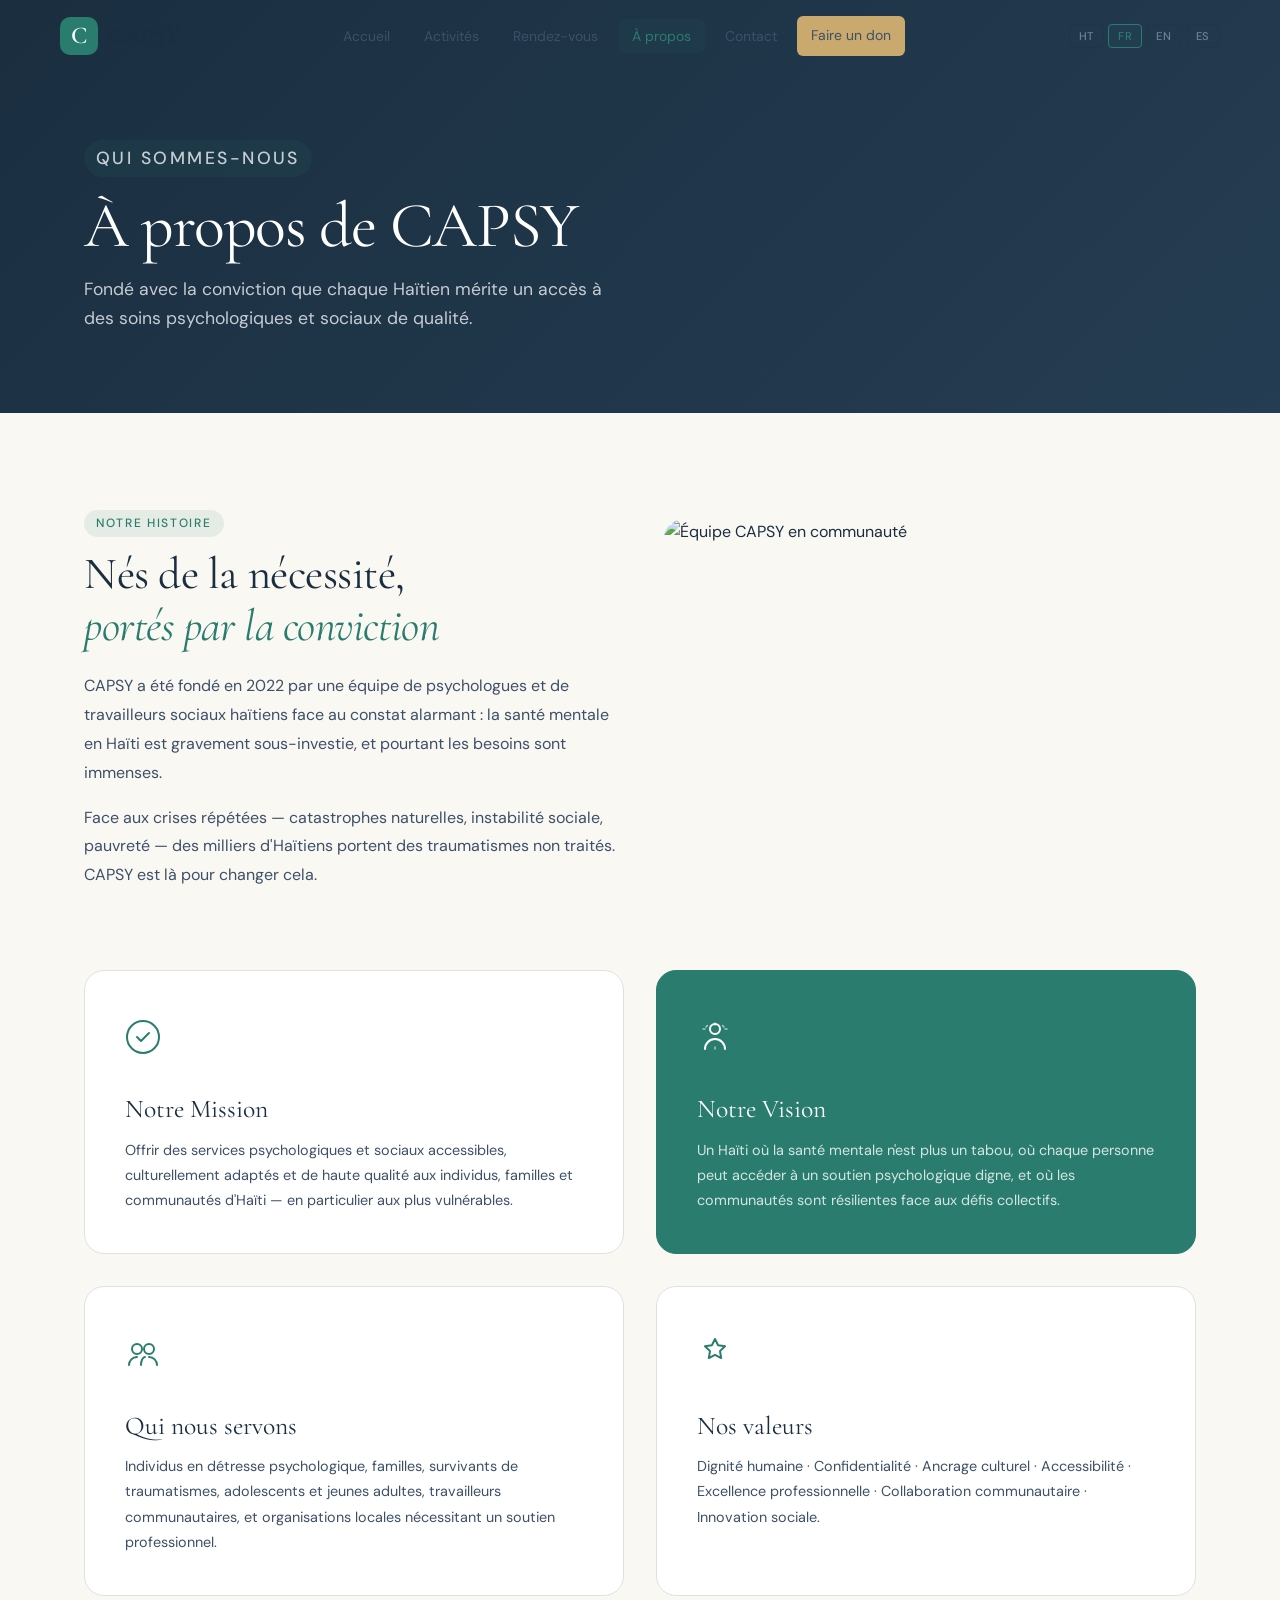
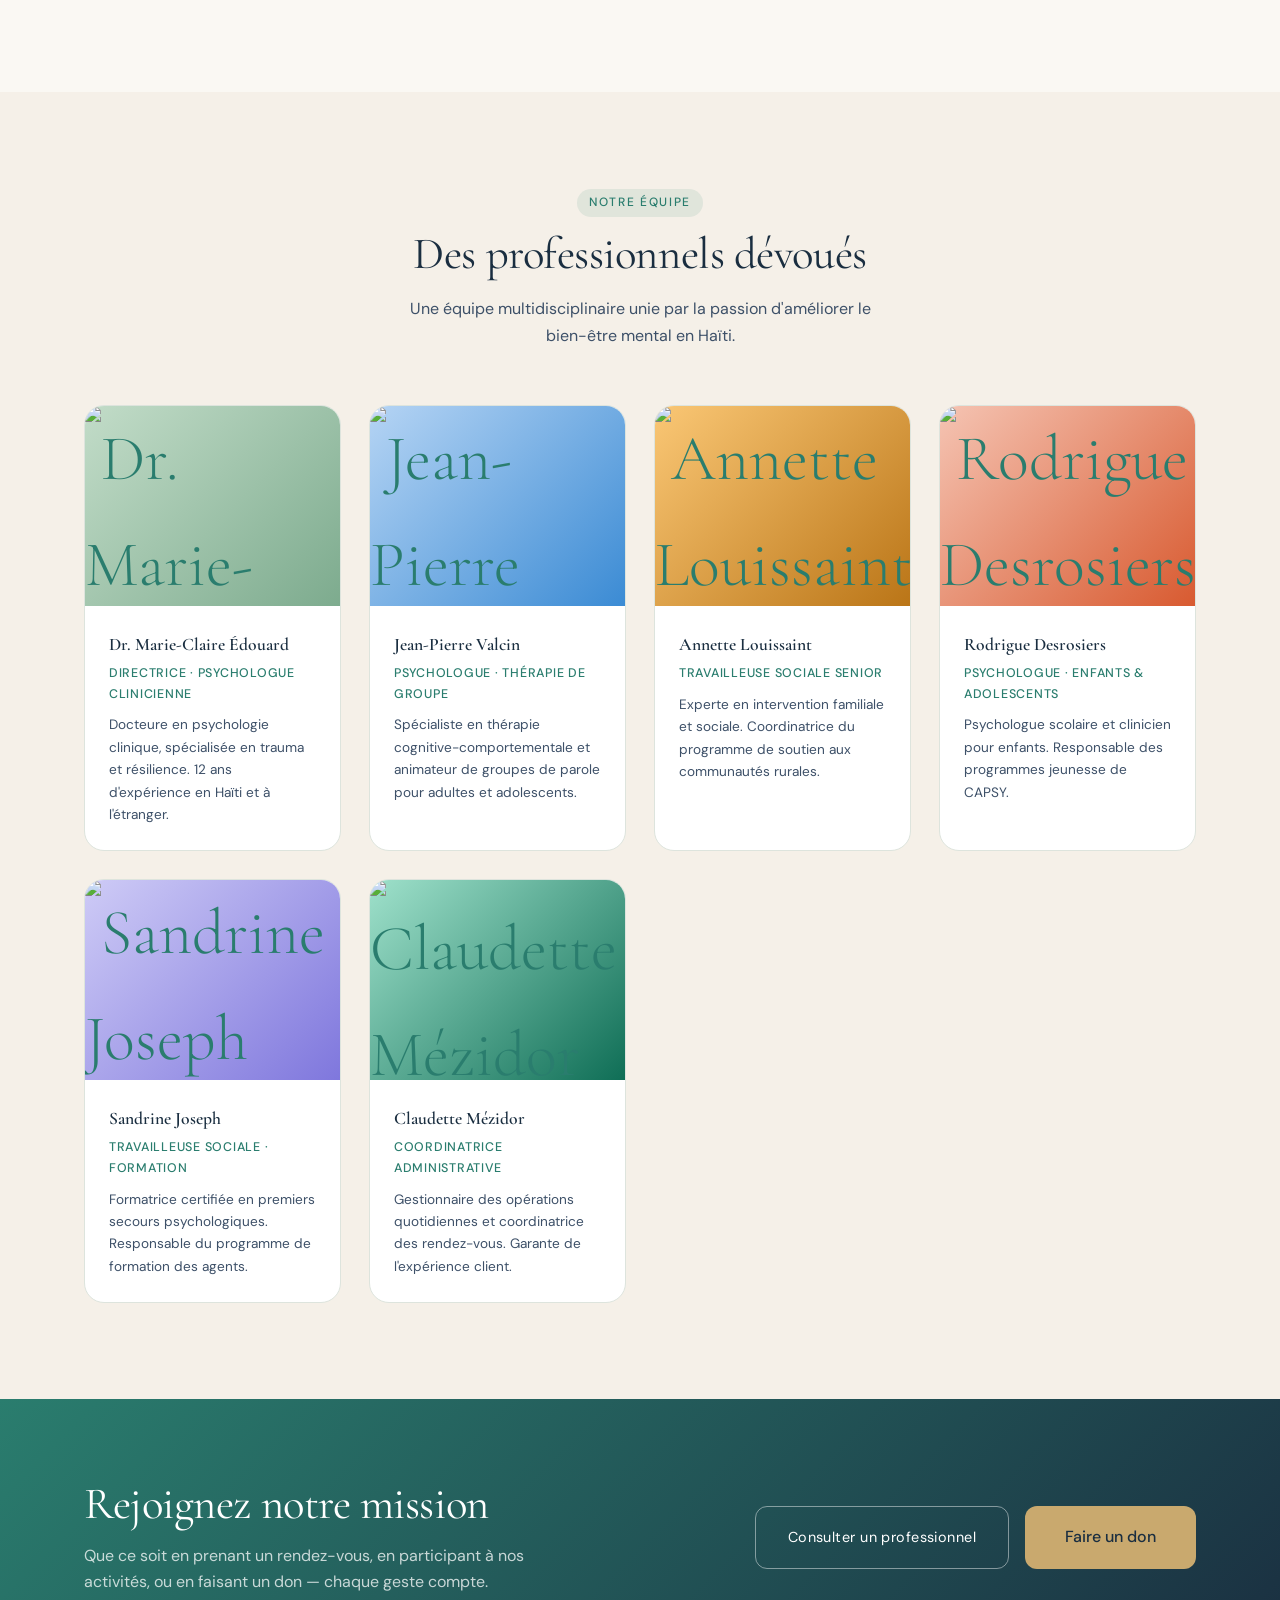
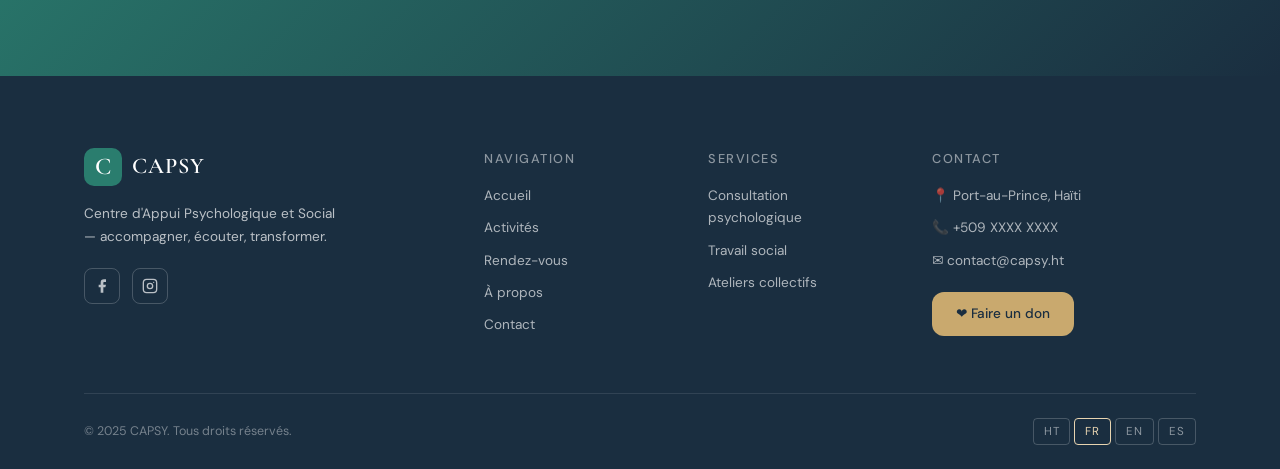
==== about.html @ 82f12406 "Add files via upload" ====
<!DOCTYPE html>
<html lang="fr">
<head>
  <meta charset="UTF-8" />
  <meta name="viewport" content="width=device-width, initial-scale=1.0" />
  <title>À propos – CAPSY</title>
  <link rel="preconnect" href="https://fonts.googleapis.com" />
  <link rel="preconnect" href="https://fonts.gstatic.com" crossorigin />
  <link href="https://fonts.googleapis.com/css2?family=Cormorant+Garamond:ital,wght@0,300;0,400;0,600;1,300;1,400&family=DM+Sans:wght@300;400;500&display=swap" rel="stylesheet" />
  <link rel="stylesheet" href="style.css" />
</head>
<body data-page="about">
  <nav class="navbar scrolled" id="navbar">
    <div class="nav-inner">
      <a href="index.html" class="nav-logo"><span class="logo-mark">C</span><span class="logo-text">CAPSY</span></a>
      <button class="nav-toggle" id="navToggle"><span></span><span></span><span></span></button>
      <ul class="nav-links" id="navLinks">
        <li><a href="index.html" data-i18n="shared.nav.home"></a></li>
        <li><a href="activities.html" data-i18n="shared.nav.activities"></a></li>
        <li><a href="appointments.html" data-i18n="shared.nav.appt"></a></li>
        <li><a href="about.html" class="active" data-i18n="shared.nav.about"></a></li>
        <li><a href="contact.html" data-i18n="shared.nav.contact"></a></li>
        <li><a href="donate.html" class="btn-donate-nav" data-i18n="shared.nav.donate"></a></li>
      </ul>
      <div class="lang-switcher nav-lang">
        <button class="lang-btn" data-lang="ht">HT</button>
        <button class="lang-btn" data-lang="fr">FR</button>
        <button class="lang-btn" data-lang="en">EN</button>
        <button class="lang-btn" data-lang="es">ES</button>
      </div>
    </div>
  </nav>

  <header class="page-header">
    <div class="container">
      <p class="section-tag" data-i18n="about.header_tag"></p>
      <h1 data-i18n="about.header_h1"></h1>
      <p data-i18n="about.header_sub"></p>
    </div>
  </header>

  <!-- Mission & Vision -->
  <section class="section-pad">
    <div class="container">
      <div style="display:grid;grid-template-columns:1fr 1fr;gap:48px;align-items:center;margin-bottom:80px" class="about-intro">
        <div>
          <p class="section-tag" data-i18n="about.history_tag"></p>
          <h2 style="margin-bottom:20px">
            <span data-i18n="about.history_title"></span><br />
            <em data-i18n="about.history_em"></em>
          </h2>
          <p style="color:var(--text-md);line-height:1.8;margin-bottom:16px" data-i18n="about.history_p1"></p>
          <p style="color:var(--text-md);line-height:1.8" data-i18n="about.history_p2"></p>
        </div>
        <div style="border-radius:var(--radius-lg);overflow:hidden;height:360px">
          <!-- Real Haitian community photo: group meeting outdoors -->
          <img src="https://images.unsplash.com/photo-1504805572947-34fad45aed93?w=900&q=85"
               alt="Équipe CAPSY en communauté"
               style="width:100%;height:100%;object-fit:cover;object-position:center top" />
        </div>
      </div>

      <div class="mission-vision-grid">
        <div class="mv-card">
          <div class="mv-icon"><svg width="36" height="36" viewBox="0 0 36 36" fill="none"><circle cx="18" cy="18" r="16" stroke="var(--teal)" stroke-width="2"/><path d="M12 18l4 4 8-8" stroke="var(--teal)" stroke-width="2" stroke-linecap="round" stroke-linejoin="round"/></svg></div>
          <h3 data-i18n="about.mission_title"></h3>
          <p data-i18n="about.mission_desc"></p>
        </div>
        <div class="mv-card accent">
          <div class="mv-icon"><svg width="36" height="36" viewBox="0 0 36 36" fill="none"><circle cx="18" cy="10" r="5" stroke="white" stroke-width="2"/><path d="M8 30c0-5.523 4.477-10 10-10s10 4.477 10 10" stroke="white" stroke-width="2" stroke-linecap="round"/><path d="M18 4v2M28 10h2M18 28v2M8 10H6M25.5 6.5l1.4 1.4M10.5 6.5L9.1 7.9" stroke="rgba(255,255,255,.6)" stroke-width="1.5" stroke-linecap="round"/></svg></div>
          <h3 data-i18n="about.vision_title"></h3>
          <p data-i18n="about.vision_desc"></p>
        </div>
        <div class="mv-card">
          <div class="mv-icon"><svg width="36" height="36" viewBox="0 0 36 36" fill="none"><circle cx="12" cy="14" r="5" stroke="var(--teal)" stroke-width="2"/><circle cx="24" cy="14" r="5" stroke="var(--teal)" stroke-width="2"/><path d="M4 30c0-4.418 3.582-8 8-8M24 22c4.418 0 8 3.582 8 8" stroke="var(--teal)" stroke-width="2" stroke-linecap="round"/><path d="M16 30c0-4.418 1.79-8 4-8" stroke="var(--teal)" stroke-width="2" stroke-linecap="round"/></svg></div>
          <h3 data-i18n="about.who_title"></h3>
          <p data-i18n="about.who_desc"></p>
        </div>
        <div class="mv-card">
          <div class="mv-icon"><svg width="36" height="36" viewBox="0 0 36 36" fill="none"><path d="M18 4l3.09 6.26L28 11.27l-5 4.87 1.18 6.88L18 19.77l-6.18 3.25L13 16.14 8 11.27l6.91-1.01L18 4z" stroke="var(--teal)" stroke-width="2" stroke-linejoin="round"/></svg></div>
          <h3 data-i18n="about.values_title"></h3>
          <p data-i18n="about.values_desc"></p>
        </div>
      </div>
    </div>
  </section>

  <!-- Team -->
  <section class="section-pad bg-soft">
    <div class="container">
      <div class="section-header center">
        <p class="section-tag" data-i18n="about.team_tag"></p>
        <h2 data-i18n="about.team_title"></h2>
        <p style="color:var(--text-md);max-width:520px;margin:16px auto 0" data-i18n="about.team_sub"></p>
      </div>
      <div class="team-grid">
        <div class="team-card">
          <div class="team-avatar" style="background:linear-gradient(135deg,#c2dcc8,#7dab8e)">
            <img src="https://images.unsplash.com/photo-1594824476967-48c8b964273f?w=400&q=80" alt="Dr. Marie-Claire Édouard" style="width:100%;height:100%;object-fit:cover;object-position:top"/>
          </div>
          <div class="team-body">
            <h4>Dr. Marie-Claire Édouard</h4>
            <span class="team-role" data-i18n-teamrole="1"></span>
            <p data-i18n-teamdesc="1"></p>
          </div>
        </div>
        <div class="team-card">
          <div class="team-avatar" style="background:linear-gradient(135deg,#b5d4f4,#3B8BD4)">
            <img src="https://images.unsplash.com/photo-1507003211169-0a1dd7228f2d?w=400&q=80" alt="Jean-Pierre Valcin" style="width:100%;height:100%;object-fit:cover;object-position:top"/>
          </div>
          <div class="team-body">
            <h4>Jean-Pierre Valcin</h4>
            <span class="team-role" data-i18n-teamrole="2"></span>
            <p data-i18n-teamdesc="2"></p>
          </div>
        </div>
        <div class="team-card">
          <div class="team-avatar" style="background:linear-gradient(135deg,#FAC775,#BA7517)">
            <img src="https://images.unsplash.com/photo-1531746020798-e6953c6e8e04?w=400&q=80" alt="Annette Louissaint" style="width:100%;height:100%;object-fit:cover;object-position:top"/>
          </div>
          <div class="team-body">
            <h4>Annette Louissaint</h4>
            <span class="team-role" data-i18n-teamrole="3"></span>
            <p data-i18n-teamdesc="3"></p>
          </div>
        </div>
        <div class="team-card">
          <div class="team-avatar" style="background:linear-gradient(135deg,#F5C4B3,#D85A30)">
            <img src="https://images.unsplash.com/photo-1556157382-97eda2f9e2bf?w=400&q=80" alt="Rodrigue Desrosiers" style="width:100%;height:100%;object-fit:cover;object-position:top"/>
          </div>
          <div class="team-body">
            <h4>Rodrigue Desrosiers</h4>
            <span class="team-role" data-i18n-teamrole="4"></span>
            <p data-i18n-teamdesc="4"></p>
          </div>
        </div>
        <div class="team-card">
          <div class="team-avatar" style="background:linear-gradient(135deg,#CECBF6,#7F77DD)">
            <img src="https://images.unsplash.com/photo-1573496359142-b8d87734a5a2?w=400&q=80" alt="Sandrine Joseph" style="width:100%;height:100%;object-fit:cover;object-position:top"/>
          </div>
          <div class="team-body">
            <h4>Sandrine Joseph</h4>
            <span class="team-role" data-i18n-teamrole="5"></span>
            <p data-i18n-teamdesc="5"></p>
          </div>
        </div>
        <div class="team-card">
          <div class="team-avatar" style="background:linear-gradient(135deg,#9FE1CB,#0F6E56)">
            <img src="https://images.unsplash.com/photo-1580489944761-15a19d654956?w=400&q=80" alt="Claudette Mézidor" style="width:100%;height:100%;object-fit:cover;object-position:top"/>
          </div>
          <div class="team-body">
            <h4>Claudette Mézidor</h4>
            <span class="team-role" data-i18n-teamrole="6"></span>
            <p data-i18n-teamdesc="6"></p>
          </div>
        </div>
      </div>
    </div>
  </section>

  <!-- CTA -->
  <section class="donate-banner">
    <div class="container">
      <div class="donate-banner-inner">
        <div class="donate-banner-text">
          <h2 data-i18n="about.cta_title"></h2>
          <p data-i18n="about.cta_desc"></p>
        </div>
        <div style="display:flex;gap:16px;flex-wrap:wrap">
          <a href="appointments.html" class="btn-ghost" data-i18n="about.cta_btn1"></a>
          <a href="donate.html" class="btn-donate-large" data-i18n="about.cta_btn2"></a>
        </div>
      </div>
    </div>
  </section>

  <footer class="footer">
    <div class="container">
      <div class="footer-grid">
        <div class="footer-brand"><div class="footer-logo"><span class="logo-mark">C</span><span class="logo-text">CAPSY</span></div><p data-i18n="shared.footer.tagline"></p><div class="footer-social"><a href="#"><svg viewBox="0 0 24 24" fill="currentColor"><path d="M18 2h-3a5 5 0 00-5 5v3H7v4h3v8h4v-8h3l1-4h-4V7a1 1 0 011-1h3z"/></svg></a><a href="#"><svg viewBox="0 0 24 24" fill="none" stroke="currentColor" stroke-width="2"><rect x="2" y="2" width="20" height="20" rx="5" ry="5"/><circle cx="12" cy="12" r="4"/><circle cx="17.5" cy="6.5" r="1" fill="currentColor" stroke="none"/></svg></a></div></div>
        <div class="footer-col"><h5 data-i18n="shared.footer.nav_col"></h5><ul><li><a href="index.html" data-i18n="shared.nav.home"></a></li><li><a href="activities.html" data-i18n="shared.nav.activities"></a></li><li><a href="appointments.html" data-i18n="shared.nav.appt"></a></li><li><a href="about.html" data-i18n="shared.nav.about"></a></li><li><a href="contact.html" data-i18n="shared.nav.contact"></a></li></ul></div>
        <div class="footer-col"><h5 data-i18n="shared.footer.services"></h5><ul><li><a href="appointments.html" data-i18n="shared.footer.consult"></a></li><li><a href="appointments.html" data-i18n="shared.footer.social"></a></li><li><a href="activities.html" data-i18n="shared.footer.workshops"></a></li></ul></div>
        <div class="footer-col"><h5 data-i18n="shared.footer.contact"></h5><ul><li>📍 Port-au-Prince, Haïti</li><li>📞 +509 XXXX XXXX</li><li>✉️ contact@capsy.ht</li></ul><a href="donate.html" class="btn-donate-footer" data-i18n="shared.footer.donate_btn"></a></div>
      </div>
      <div class="footer-bottom"><p data-i18n="shared.footer.copy"></p><div class="lang-switcher"><button class="lang-btn" data-lang="ht">HT</button><button class="lang-btn" data-lang="fr">FR</button><button class="lang-btn" data-lang="en">EN</button><button class="lang-btn" data-lang="es">ES</button></div></div>
    </div>
  </footer>

  <style>
    @media(max-width:768px){.about-intro{grid-template-columns:1fr!important}}
    .team-avatar{height:200px;overflow:hidden;display:block}
    .team-avatar img{width:100%;height:100%;object-fit:cover;object-position:top}
  </style>
  <script src="i18n.js"></script>
  <script>
    const TEAM = {
      1:{ role:{fr:"Directrice · Psychologue Clinicienne",ht:"Direktris · Sikolojis Klinik",en:"Director · Clinical Psychologist",es:"Directora · Psicóloga Clínica"}, desc:{fr:"Docteure en psychologie clinique, spécialisée en trauma et résilience. 12 ans d'expérience en Haïti et à l'étranger.",ht:"Doktè nan sikoloji klinik, espesyalize nan twoma ak reziyans. 12 ane eksperyans ann Ayiti ak aletranje.",en:"Doctor of clinical psychology, specialising in trauma and resilience. 12 years of experience in Haiti and abroad.",es:"Doctora en psicología clínica, especializada en trauma y resiliencia. 12 años de experiencia en Haití y en el exterior."}},
      2:{ role:{fr:"Psychologue · Thérapie de groupe",ht:"Sikolojis · Terapi gwoup",en:"Psychologist · Group Therapy",es:"Psicólogo · Terapia grupal"}, desc:{fr:"Spécialiste en thérapie cognitive-comportementale et animateur de groupes de parole pour adultes et adolescents.",ht:"Espesyalis nan teyapi kognitif-konpòtmantal ak animatè gwoup lapawòl pou adilt ak adolesan.",en:"Specialist in cognitive-behavioural therapy and facilitator of discussion groups for adults and teenagers.",es:"Especialista en terapia cognitivo-conductual y facilitador de grupos de diálogo para adultos y adolescentes."}},
      3:{ role:{fr:"Travailleuse Sociale Senior",ht:"Travayè Sosyal Senyò",en:"Senior Social Worker",es:"Trabajadora Social Senior"}, desc:{fr:"Experte en intervention familiale et sociale. Coordinatrice du programme de soutien aux communautés rurales.",ht:"Ekspè nan entèvansyon familyal ak sosyal. Kowòdonatris pwogram sipò kominote riral yo.",en:"Expert in family and social intervention. Coordinator of the rural community support programme.",es:"Experta en intervención familiar y social. Coordinadora del programa de apoyo a comunidades rurales."}},
      4:{ role:{fr:"Psychologue · Enfants & Adolescents",ht:"Sikolojis · Timoun & Adolesan",en:"Psychologist · Children & Teenagers",es:"Psicólogo · Niños y Adolescentes"}, desc:{fr:"Psychologue scolaire et clinicien pour enfants. Responsable des programmes jeunesse de CAPSY.",ht:"Sikolojis eskolè ak klinik pou timoun. Responsab pwogram jènes CAPSY.",en:"School psychologist and clinician for children. Head of CAPSY's youth programmes.",es:"Psicólogo escolar y clínico para niños. Responsable de los programas juveniles de CAPSY."}},
      5:{ role:{fr:"Travailleuse Sociale · Formation",ht:"Travayè Sosyal · Fòmasyon",en:"Social Worker · Training",es:"Trabajadora Social · Formación"}, desc:{fr:"Formatrice certifiée en premiers secours psychologiques. Responsable du programme de formation des agents.",ht:"Formatris sètifye nan premye swen sikolojik. Responsab pwogram fòmasyon ajan yo.",en:"Certified trainer in psychological first aid. Head of the agent training programme.",es:"Formadora certificada en primeros auxilios psicológicos. Responsable del programa de formación de agentes."}},
      6:{ role:{fr:"Coordinatrice Administrative",ht:"Kowòdonatris Administratif",en:"Administrative Coordinator",es:"Coordinadora Administrativa"}, desc:{fr:"Gestionnaire des opérations quotidiennes et coordinatrice des rendez-vous. Garante de l'expérience client.",ht:"Jesyonè operasyon chak jou ak kowòdonatris randevou yo. Garanti eksperyans kliyan.",en:"Manager of daily operations and appointment coordinator. Guarantor of client experience.",es:"Gestora de operaciones diarias y coordinadora de citas. Garante de la experiencia del cliente."}},
    };

    function applyTeam() {
      const lang = CAPSY_LANG.current;
      document.querySelectorAll('[data-i18n-teamrole]').forEach(el => {
        const id = el.dataset.i18nTeamrole;
        el.textContent = TEAM[id]?.role[lang] || '';
      });
      document.querySelectorAll('[data-i18n-teamdesc]').forEach(el => {
        const id = el.dataset.i18nTeamdesc;
        el.textContent = TEAM[id]?.desc[lang] || '';
      });
    }

    const origApply = CAPSY_LANG.applyAll.bind(CAPSY_LANG);
    CAPSY_LANG.applyAll = function() { origApply(); applyTeam(); };
  </script>
  <script src="main.js"></script>
  <script>applyTeam();</script>
</body>
</html>
---- style.css ----
/* ============================================================
   CAPSY — Global Stylesheet
   Aesthetic: Refined editorial, warm-coastal calm
   Fonts: Cormorant Garamond (display) + DM Sans (body)
   ============================================================ */

:root {
  --navy:    #1a2e40;
  --teal:    #2a7d6e;
  --teal-lt: #3aa08e;
  --sage:    #7dab8e;
  --sage-lt: #c2dcc8;
  --cream:   #f5f0e8;
  --ivory:   #faf8f3;
  --gold:    #c9a96e;
  --gold-lt: #e8d4b0;
  --white:   #ffffff;
  --text:    #1a2e40;
  --text-md: #3d5068;
  --text-lt: #6e8091;
  --border:  #dde4dd;

  --font-disp: 'Cormorant Garamond', Georgia, serif;
  --font-body: 'DM Sans', system-ui, sans-serif;

  --radius-sm: 6px;
  --radius-md: 12px;
  --radius-lg: 20px;

  --shadow-sm: 0 2px 12px rgba(26,46,64,.07);
  --shadow-md: 0 8px 32px rgba(26,46,64,.12);
  --shadow-lg: 0 20px 60px rgba(26,46,64,.16);

  --transition: .25s ease;
}

*, *::before, *::after { box-sizing: border-box; margin: 0; padding: 0; }

html { scroll-behavior: smooth; font-size: 16px; }

body {
  font-family: var(--font-body);
  color: var(--text);
  background: var(--ivory);
  line-height: 1.65;
  -webkit-font-smoothing: antialiased;
}

img { max-width: 100%; display: block; }
a { text-decoration: none; color: inherit; }
ul { list-style: none; }
button { cursor: pointer; font-family: var(--font-body); }

.container { max-width: 1160px; margin: 0 auto; padding: 0 24px; }
.section-pad { padding: 96px 0; }
.bg-soft { background: var(--cream); }

/* ── TYPOGRAPHY ── */
h1, h2, h3 { font-family: var(--font-disp); font-weight: 400; line-height: 1.15; }
h1 { font-size: clamp(2.6rem, 5vw, 4.2rem); letter-spacing: -.02em; }
h2 { font-size: clamp(2rem, 3.5vw, 3rem); letter-spacing: -.01em; }
h3 { font-size: 1.6rem; }
h4 { font-family: var(--font-disp); font-size: 1.3rem; font-weight: 600; }
h5 { font-size: .8rem; font-weight: 500; letter-spacing: .12em; text-transform: uppercase; color: var(--text-lt); margin-bottom: 16px; }

em { font-style: italic; color: var(--teal); }

.section-header { margin-bottom: 56px; }
.section-header.center { text-align: center; }
.section-header.flex-between { display: flex; align-items: flex-end; justify-content: space-between; gap: 24px; flex-wrap: wrap; }

.section-tag {
  display: inline-block;
  font-size: .75rem;
  font-weight: 500;
  letter-spacing: .14em;
  text-transform: uppercase;
  color: var(--teal);
  margin-bottom: 12px;
  padding: 4px 12px;
  background: rgba(42,125,110,.1);
  border-radius: 99px;
}

/* ── BUTTONS ── */
.btn-primary {
  display: inline-flex; align-items: center; gap: 8px;
  background: var(--teal);
  color: var(--white);
  padding: 14px 32px;
  border-radius: var(--radius-md);
  font-size: .9rem;
  font-weight: 500;
  letter-spacing: .03em;
  transition: background var(--transition), transform var(--transition), box-shadow var(--transition);
  border: none;
}
.btn-primary:hover { background: var(--teal-lt); transform: translateY(-2px); box-shadow: 0 8px 24px rgba(42,125,110,.3); }

.btn-ghost {
  display: inline-flex; align-items: center;
  color: var(--white);
  padding: 14px 32px;
  border-radius: var(--radius-md);
  border: 1.5px solid rgba(255,255,255,.45);
  font-size: .9rem;
  font-weight: 400;
  letter-spacing: .03em;
  transition: border-color var(--transition), background var(--transition);
}
.btn-ghost:hover { background: rgba(255,255,255,.1); border-color: rgba(255,255,255,.75); }

.btn-outline {
  display: inline-flex; align-items: center;
  color: var(--teal);
  padding: 12px 28px;
  border-radius: var(--radius-md);
  border: 1.5px solid var(--teal);
  font-size: .85rem;
  font-weight: 500;
  transition: background var(--transition), color var(--transition);
  white-space: nowrap;
}
.btn-outline:hover { background: var(--teal); color: var(--white); }

.btn-donate-nav {
  display: inline-flex; align-items: center;
  background: var(--gold);
  color: var(--navy);
  padding: 10px 22px;
  border-radius: var(--radius-md);
  font-size: .85rem;
  font-weight: 500;
  transition: background var(--transition), transform var(--transition);
}
.btn-donate-nav:hover { background: var(--gold-lt); transform: translateY(-1px); }

.btn-donate-large {
  display: inline-flex; align-items: center;
  background: var(--gold);
  color: var(--navy);
  padding: 18px 40px;
  border-radius: var(--radius-md);
  font-size: 1rem;
  font-weight: 500;
  white-space: nowrap;
  transition: background var(--transition), transform var(--transition), box-shadow var(--transition);
}
.btn-donate-large:hover { background: var(--gold-lt); transform: translateY(-2px); box-shadow: 0 8px 28px rgba(201,169,110,.4); }

.btn-donate-footer {
  display: inline-flex; align-items: center; gap: 6px;
  background: var(--gold);
  color: var(--navy);
  padding: 11px 24px;
  border-radius: var(--radius-md);
  font-size: .85rem;
  font-weight: 500;
  margin-top: 20px;
  transition: background var(--transition);
}
.btn-donate-footer:hover { background: var(--gold-lt); }

/* ── NAVBAR ── */
.navbar {
  position: fixed; top: 0; left: 0; right: 0; z-index: 1000;
  padding: 0 24px;
  transition: background var(--transition), box-shadow var(--transition), padding var(--transition);
}
.navbar.scrolled {
  background: rgba(250,248,243,.96);
  backdrop-filter: blur(12px);
  box-shadow: 0 1px 0 var(--border);
  padding-top: 0;
}

.nav-inner {
  max-width: 1160px; margin: 0 auto;
  display: flex; align-items: center; justify-content: space-between;
  height: 72px;
}

.nav-logo {
  display: flex; align-items: center; gap: 10px;
  text-decoration: none;
}
.logo-mark {
  width: 38px; height: 38px;
  background: var(--teal);
  color: var(--white);
  border-radius: 10px;
  display: flex; align-items: center; justify-content: center;
  font-family: var(--font-disp);
  font-size: 1.5rem;
  font-weight: 600;
  line-height: 1;
  flex-shrink: 0;
}
.logo-text {
  font-family: var(--font-disp);
  font-size: 1.4rem;
  font-weight: 600;
  color: var(--navy);
  letter-spacing: .04em;
}

.nav-links {
  display: flex; align-items: center; gap: 6px;
}
.nav-links li a {
  font-size: .875rem;
  font-weight: 400;
  color: var(--text-md);
  padding: 8px 14px;
  border-radius: var(--radius-sm);
  transition: color var(--transition), background var(--transition);
}
.nav-links li a:hover, .nav-links li a.active {
  color: var(--teal);
  background: rgba(42,125,110,.07);
}

.nav-toggle {
  display: none; flex-direction: column; gap: 5px;
  background: none; border: none; padding: 8px;
}
.nav-toggle span {
  display: block; width: 22px; height: 2px;
  background: var(--navy); border-radius: 2px;
  transition: transform var(--transition), opacity var(--transition);
}

/* Hero page: white nav links */
body.hero-page .navbar:not(.scrolled) .nav-links li a { color: rgba(255,255,255,.85); }
body.hero-page .navbar:not(.scrolled) .nav-links li a:hover { color: #fff; background: rgba(255,255,255,.12); }
body.hero-page .navbar:not(.scrolled) .logo-text { color: #fff; }

/* ── HERO ── */
.hero {
  position: relative;
  min-height: 100vh;
  display: flex; align-items: center;
  overflow: hidden;
  color: #fff;
}

.hero-bg {
  position: absolute; inset: 0;
  background-image: url('https://images.unsplash.com/photo-1573497019940-1c28c88b4f3e?w=1600&q=85');
  background-size: cover;
  background-position: center 30%;
  transform: scale(1.05);
  animation: heroZoom 14s ease-out forwards;
}
@keyframes heroZoom { to { transform: scale(1); } }

.hero-overlay {
  position: absolute; inset: 0;
  background: linear-gradient(135deg, rgba(26,46,64,.78) 0%, rgba(26,46,64,.45) 60%, rgba(42,125,110,.25) 100%);
}

.hero-content {
  position: relative; z-index: 2;
  max-width: 700px;
  padding: 0 40px;
  margin-left: max(40px, calc(50vw - 540px));
  animation: heroFade .9s ease both;
}
@keyframes heroFade { from { opacity: 0; transform: translateY(28px); } to { opacity: 1; transform: none; } }

.hero-eyebrow {
  font-size: .78rem; letter-spacing: .18em;
  text-transform: uppercase; font-weight: 400;
  color: rgba(255,255,255,.75);
  margin-bottom: 20px;
}

.hero-title { color: #fff; margin-bottom: 24px; }
.hero-title em { color: var(--gold-lt); font-style: italic; }

.hero-sub {
  font-size: 1.1rem; font-weight: 300;
  color: rgba(255,255,255,.85);
  max-width: 520px;
  line-height: 1.7;
  margin-bottom: 40px;
}

.hero-actions { display: flex; gap: 16px; flex-wrap: wrap; }

.hero-scroll-hint {
  position: absolute; bottom: 40px; left: 50%;
  transform: translateX(-50%);
  display: flex; flex-direction: column; align-items: center; gap: 12px;
  color: rgba(255,255,255,.6);
  font-size: .7rem; letter-spacing: .15em; text-transform: uppercase;
  z-index: 2;
}
.scroll-line {
  width: 1px; height: 48px;
  background: linear-gradient(to bottom, rgba(255,255,255,.6), transparent);
  animation: scrollPulse 2s ease-in-out infinite;
}
@keyframes scrollPulse { 0%,100% { opacity: .4; } 50% { opacity: 1; } }

/* ── STATS BAND ── */
.stats-band {
  background: var(--navy);
  padding: 40px 0;
}
.stats-inner {
  max-width: 1160px; margin: 0 auto; padding: 0 24px;
  display: flex; align-items: center; justify-content: center;
  gap: 0; flex-wrap: wrap;
}
.stat-item {
  flex: 1; min-width: 160px;
  display: flex; flex-direction: column; align-items: center;
  gap: 6px; padding: 16px 24px;
  text-align: center;
}
.stat-item strong {
  font-family: var(--font-disp);
  font-size: 2.4rem;
  font-weight: 300;
  color: var(--gold-lt);
  line-height: 1;
}
.stat-item span { font-size: .8rem; color: rgba(255,255,255,.65); letter-spacing: .04em; }
.stat-divider { width: 1px; height: 48px; background: rgba(255,255,255,.15); }

/* ── SERVICES ── */
.services-grid {
  display: grid;
  grid-template-columns: repeat(auto-fit, minmax(280px, 1fr));
  gap: 24px;
}
.service-card {
  background: var(--white);
  border: 1px solid var(--border);
  border-radius: var(--radius-lg);
  padding: 40px 32px;
  transition: transform var(--transition), box-shadow var(--transition);
}
.service-card:hover { transform: translateY(-6px); box-shadow: var(--shadow-md); }
.service-card--accent {
  background: var(--teal);
  border-color: var(--teal);
  color: var(--white);
}
.service-card--accent p { color: rgba(255,255,255,.8); }
.service-card--accent .service-link { color: var(--gold-lt); }

.service-icon {
  width: 52px; height: 52px;
  color: var(--teal);
  margin-bottom: 24px;
}
.service-card--accent .service-icon { color: rgba(255,255,255,.9); }
.service-icon svg { width: 100%; height: 100%; }

.service-card h3 { margin-bottom: 14px; }
.service-card p { color: var(--text-md); font-size: .9rem; margin-bottom: 24px; line-height: 1.7; }

.service-link {
  font-size: .85rem;
  font-weight: 500;
  color: var(--teal);
  letter-spacing: .02em;
  transition: color var(--transition);
}
.service-link:hover { color: var(--teal-lt); }

/* ── ACTIVITIES PREVIEW ── */
.activities-grid {
  display: grid;
  grid-template-columns: repeat(auto-fit, minmax(300px, 1fr));
  gap: 24px;
}
.activity-card {
  background: var(--white);
  border-radius: var(--radius-lg);
  overflow: hidden;
  border: 1px solid var(--border);
  transition: transform var(--transition), box-shadow var(--transition);
  display: block;
}
.activity-card:hover { transform: translateY(-6px); box-shadow: var(--shadow-md); }

.activity-img {
  height: 200px;
  background-size: cover;
  background-position: center;
  transition: transform .4s ease;
}
.activity-card:hover .activity-img { transform: scale(1.04); }

.activity-body {
  padding: 24px;
}
.activity-tag {
  display: inline-block;
  font-size: .7rem;
  font-weight: 500;
  letter-spacing: .1em;
  text-transform: uppercase;
  color: var(--teal);
  background: rgba(42,125,110,.1);
  padding: 4px 10px;
  border-radius: 99px;
  margin-bottom: 12px;
}
.activity-body h4 { margin-bottom: 8px; font-size: 1.2rem; }
.activity-body p { font-size: .875rem; color: var(--text-md); margin-bottom: 16px; }
.activity-date { font-size: .75rem; color: var(--text-lt); letter-spacing: .03em; }

/* ── TESTIMONIALS ── */
.testimonials-grid {
  display: grid;
  grid-template-columns: repeat(auto-fit, minmax(280px, 1fr));
  gap: 24px;
}
.testimonial-card {
  background: var(--white);
  border: 1px solid var(--border);
  border-radius: var(--radius-lg);
  padding: 36px 32px;
  position: relative;
}
.testimonial-card--accent {
  background: var(--navy);
  border-color: var(--navy);
  color: var(--white);
}
.testimonial-card--accent p { color: rgba(255,255,255,.8); }
.testimonial-card--accent .testi-quote { color: var(--gold-lt); }
.testimonial-card--accent .testi-author strong { color: #fff; }
.testimonial-card--accent .testi-author span { color: rgba(255,255,255,.55); }

.testi-quote {
  font-family: var(--font-disp);
  font-size: 5rem;
  line-height: .5;
  color: var(--sage-lt);
  margin-bottom: 16px;
  display: block;
}
.testimonial-card p { font-size: .9rem; line-height: 1.7; color: var(--text-md); margin-bottom: 28px; font-style: italic; }

.testi-author { display: flex; align-items: center; gap: 14px; }
.testi-avatar {
  width: 42px; height: 42px;
  border-radius: 50%;
  background: var(--sage-lt);
  color: var(--teal);
  display: flex; align-items: center; justify-content: center;
  font-weight: 600; font-size: .95rem;
  flex-shrink: 0;
}
.testi-author strong { display: block; font-size: .875rem; font-weight: 500; }
.testi-author span { font-size: .78rem; color: var(--text-lt); }

/* ── DONATE BANNER ── */
.donate-banner {
  background: linear-gradient(135deg, var(--teal) 0%, var(--navy) 100%);
  padding: 80px 0;
  color: #fff;
}
.donate-banner-inner {
  display: flex; align-items: center; justify-content: space-between;
  gap: 40px; flex-wrap: wrap;
}
.donate-banner-text h2 { color: #fff; margin-bottom: 12px; }
.donate-banner-text p { color: rgba(255,255,255,.75); max-width: 500px; }

/* ── PAGE HEADERS (inner pages) ── */
.page-header {
  background: linear-gradient(135deg, var(--navy) 0%, #253d52 100%);
  padding: 140px 0 80px;
  color: #fff;
}
.page-header h1 { color: #fff; margin-bottom: 12px; }
.page-header p { color: rgba(255,255,255,.75); font-size: 1.1rem; max-width: 540px; }

/* ── ACTIVITIES PAGE ── */
.activities-full-grid {
  display: grid;
  grid-template-columns: repeat(auto-fill, minmax(320px, 1fr));
  gap: 28px;
  margin-top: 40px;
}
.filter-bar {
  display: flex; gap: 10px; flex-wrap: wrap; margin-bottom: 40px;
}
.filter-btn {
  background: none; border: 1.5px solid var(--border);
  padding: 8px 20px; border-radius: 99px;
  font-size: .8rem; font-weight: 500;
  color: var(--text-md); cursor: pointer;
  transition: all var(--transition);
}
.filter-btn:hover, .filter-btn.active {
  background: var(--teal); border-color: var(--teal); color: #fff;
}

/* ── ACTIVITY DETAIL ── */
.detail-grid {
  display: grid;
  grid-template-columns: 1fr 360px;
  gap: 48px;
  align-items: start;
}
.detail-img {
  width: 100%; height: 400px;
  object-fit: cover;
  border-radius: var(--radius-lg);
  margin-bottom: 32px;
}
.detail-sidebar {
  position: sticky; top: 100px;
  background: var(--white);
  border: 1px solid var(--border);
  border-radius: var(--radius-lg);
  padding: 32px;
}
.detail-meta { display: flex; flex-direction: column; gap: 16px; margin-bottom: 28px; }
.detail-meta-item {
  display: flex; gap: 12px; align-items: flex-start;
}
.detail-meta-icon { font-size: 1.2rem; flex-shrink: 0; }
.detail-meta-item p { font-size: .875rem; color: var(--text-md); }
.detail-meta-item strong { display: block; font-size: .75rem; color: var(--text-lt); letter-spacing: .06em; text-transform: uppercase; margin-bottom: 2px; }

/* ── APPOINTMENTS ── */
.appt-grid {
  display: grid;
  grid-template-columns: 1fr 1fr;
  gap: 48px;
  align-items: start;
}
.type-selector {
  display: grid; grid-template-columns: 1fr 1fr; gap: 16px;
  margin-bottom: 32px;
}
.type-card {
  border: 2px solid var(--border);
  border-radius: var(--radius-md);
  padding: 20px;
  cursor: pointer;
  transition: all var(--transition);
  text-align: center;
}
.type-card:hover { border-color: var(--teal); }
.type-card.selected { border-color: var(--teal); background: rgba(42,125,110,.06); }
.type-card .type-icon { font-size: 2rem; margin-bottom: 8px; }
.type-card strong { display: block; font-size: .9rem; color: var(--navy); }
.type-card span { font-size: .78rem; color: var(--text-lt); }

.form-group { margin-bottom: 20px; }
.form-group label {
  display: block; margin-bottom: 7px;
  font-size: .82rem; font-weight: 500;
  color: var(--text-md); letter-spacing: .03em;
}
.form-group input,
.form-group select,
.form-group textarea {
  width: 100%;
  padding: 12px 16px;
  border: 1.5px solid var(--border);
  border-radius: var(--radius-sm);
  font-family: var(--font-body);
  font-size: .9rem;
  color: var(--text);
  background: var(--white);
  transition: border-color var(--transition), box-shadow var(--transition);
  outline: none;
}
.form-group input:focus,
.form-group select:focus,
.form-group textarea:focus {
  border-color: var(--teal);
  box-shadow: 0 0 0 3px rgba(42,125,110,.1);
}
.form-group textarea { resize: vertical; min-height: 100px; }

.form-row { display: grid; grid-template-columns: 1fr 1fr; gap: 16px; }

.payment-methods { display: flex; gap: 12px; flex-wrap: wrap; margin-bottom: 24px; }
.pay-method {
  display: flex; align-items: center; gap: 8px;
  border: 1.5px solid var(--border);
  border-radius: var(--radius-sm);
  padding: 10px 16px;
  cursor: pointer; font-size: .85rem;
  transition: all var(--transition);
}
.pay-method:hover { border-color: var(--teal); }
.pay-method.selected { border-color: var(--teal); background: rgba(42,125,110,.06); color: var(--teal); font-weight: 500; }
.pay-method svg { width: 20px; height: 20px; }

.price-tag {
  display: flex; align-items: baseline; gap: 6px;
  font-family: var(--font-disp);
  margin-bottom: 24px;
}
.price-tag span:first-child { font-size: 2.4rem; color: var(--teal); }
.price-tag span:last-child { font-size: .9rem; color: var(--text-lt); }

/* ── ABOUT PAGE ── */
.mission-vision-grid {
  display: grid; grid-template-columns: 1fr 1fr; gap: 32px;
}
.mv-card {
  background: var(--white);
  border: 1px solid var(--border);
  border-radius: var(--radius-lg);
  padding: 40px;
}
.mv-card.accent { background: var(--teal); color: #fff; border-color: var(--teal); }
.mv-card.accent p { color: rgba(255,255,255,.8); }
.mv-card.accent h3 { color: #fff; }
.mv-icon { font-size: 2.4rem; margin-bottom: 20px; }
.mv-card h3 { margin-bottom: 14px; }
.mv-card p { color: var(--text-md); line-height: 1.75; font-size: .9rem; }

.team-grid {
  display: grid;
  grid-template-columns: repeat(auto-fill, minmax(240px, 1fr));
  gap: 28px;
  margin-top: 48px;
}
.team-card {
  background: var(--white);
  border: 1px solid var(--border);
  border-radius: var(--radius-lg);
  overflow: hidden;
  transition: transform var(--transition), box-shadow var(--transition);
}
.team-card:hover { transform: translateY(-4px); box-shadow: var(--shadow-sm); }
.team-avatar {
  height: 200px;
  background: var(--sage-lt);
  display: flex; align-items: center; justify-content: center;
  font-family: var(--font-disp);
  font-size: 4rem;
  font-weight: 300;
  color: var(--teal);
}
.team-body { padding: 24px; }
.team-body h4 { margin-bottom: 4px; font-size: 1.1rem; }
.team-role { font-size: .78rem; color: var(--teal); font-weight: 500; letter-spacing: .06em; text-transform: uppercase; margin-bottom: 10px; display: block; }
.team-body p { font-size: .85rem; color: var(--text-md); }

/* ── CONTACT PAGE ── */
.contact-grid { display: grid; grid-template-columns: 1fr 1fr; gap: 64px; align-items: start; }
.contact-info { display: flex; flex-direction: column; gap: 28px; }
.contact-item { display: flex; gap: 16px; align-items: flex-start; }
.contact-icon {
  width: 48px; height: 48px; flex-shrink: 0;
  background: rgba(42,125,110,.1);
  border-radius: var(--radius-md);
  display: flex; align-items: center; justify-content: center;
  font-size: 1.3rem;
}
.contact-item h5 { font-size: .75rem; color: var(--text-lt); letter-spacing: .1em; text-transform: uppercase; margin-bottom: 4px; }
.contact-item p { font-size: .9rem; color: var(--text-md); }

.contact-form-card {
  background: var(--white);
  border: 1px solid var(--border);
  border-radius: var(--radius-lg);
  padding: 40px;
}

/* ── DONATE PAGE ── */
.donate-grid { display: grid; grid-template-columns: 1fr 1fr; gap: 64px; align-items: start; }
.amount-selector { display: grid; grid-template-columns: repeat(3, 1fr); gap: 12px; margin-bottom: 20px; }
.amount-btn {
  border: 2px solid var(--border);
  background: none;
  border-radius: var(--radius-sm);
  padding: 14px;
  font-family: var(--font-disp);
  font-size: 1.4rem;
  color: var(--navy);
  transition: all var(--transition);
  cursor: pointer;
}
.amount-btn:hover { border-color: var(--teal); }
.amount-btn.active { border-color: var(--teal); background: rgba(42,125,110,.08); color: var(--teal); }

.donate-impact { display: flex; flex-direction: column; gap: 20px; }
.impact-item {
  display: flex; gap: 16px; align-items: flex-start;
  padding: 20px;
  background: var(--white);
  border: 1px solid var(--border);
  border-radius: var(--radius-md);
}
.impact-amount {
  font-family: var(--font-disp);
  font-size: 1.6rem;
  color: var(--teal);
  font-weight: 400;
  min-width: 70px;
}
.impact-desc strong { display: block; font-size: .875rem; margin-bottom: 3px; }
.impact-desc span { font-size: .8rem; color: var(--text-lt); }

/* ── FOOTER ── */
.footer {
  background: var(--navy);
  color: rgba(255,255,255,.7);
  padding: 72px 0 0;
}
.footer-grid {
  display: grid;
  grid-template-columns: 2fr 1fr 1fr 1.5fr;
  gap: 48px;
  padding-bottom: 56px;
  border-bottom: 1px solid rgba(255,255,255,.1);
}
.footer-brand .footer-logo { display: flex; align-items: center; gap: 10px; margin-bottom: 16px; }
.footer-brand .logo-text { color: #fff; }
.footer-brand p { font-size: .85rem; line-height: 1.7; max-width: 260px; }

.footer-social { display: flex; gap: 12px; margin-top: 20px; }
.footer-social a {
  width: 36px; height: 36px;
  border: 1px solid rgba(255,255,255,.2);
  border-radius: 8px;
  display: flex; align-items: center; justify-content: center;
  color: rgba(255,255,255,.7);
  transition: border-color var(--transition), color var(--transition);
}
.footer-social a:hover { border-color: var(--gold-lt); color: var(--gold-lt); }
.footer-social svg { width: 16px; height: 16px; }

.footer-col h5 { color: rgba(255,255,255,.5); }
.footer-col ul { display: flex; flex-direction: column; gap: 10px; }
.footer-col ul li a, .footer-col ul li {
  font-size: .85rem; color: rgba(255,255,255,.65);
  transition: color var(--transition);
}
.footer-col ul li a:hover { color: #fff; }

.footer-bottom {
  display: flex; justify-content: space-between; align-items: center;
  padding: 24px 0;
  flex-wrap: wrap; gap: 16px;
}
.footer-bottom p { font-size: .78rem; color: rgba(255,255,255,.4); }

.lang-switcher { display: flex; gap: 4px; }
.lang-btn {
  background: none; border: 1px solid rgba(255,255,255,.2);
  color: rgba(255,255,255,.5);
  padding: 5px 10px; border-radius: 4px;
  font-size: .72rem; letter-spacing: .08em;
  transition: all var(--transition);
}
.lang-btn:hover, .lang-btn.active { border-color: var(--gold-lt); color: var(--gold-lt); }

/* ── NOTIFICATION TOAST ── */
.toast {
  position: fixed; bottom: 24px; right: 24px;
  background: var(--teal);
  color: #fff;
  padding: 14px 22px;
  border-radius: var(--radius-md);
  font-size: .875rem;
  font-weight: 500;
  box-shadow: var(--shadow-md);
  z-index: 9999;
  transform: translateY(80px); opacity: 0;
  transition: all .35s cubic-bezier(.34,1.56,.64,1);
}
.toast.show { transform: none; opacity: 1; }

/* ── CONFIRMATION MODAL ── */
.modal-overlay {
  position: fixed; inset: 0; z-index: 2000;
  background: rgba(26,46,64,.6);
  display: flex; align-items: center; justify-content: center;
  opacity: 0; pointer-events: none; transition: opacity var(--transition);
  backdrop-filter: blur(4px);
}
.modal-overlay.open { opacity: 1; pointer-events: all; }
.modal-box {
  background: var(--white);
  border-radius: var(--radius-lg);
  padding: 48px;
  max-width: 440px; width: 90%;
  text-align: center;
  transform: scale(.9); transition: transform .3s cubic-bezier(.34,1.56,.64,1);
}
.modal-overlay.open .modal-box { transform: scale(1); }
.modal-icon { font-size: 3rem; margin-bottom: 20px; }
.modal-box h3 { margin-bottom: 12px; }
.modal-box p { color: var(--text-md); margin-bottom: 28px; font-size: .9rem; }

/* ── RESPONSIVE ── */
@media (max-width: 1024px) {
  .detail-grid, .appt-grid, .contact-grid, .donate-grid { grid-template-columns: 1fr; }
  .footer-grid { grid-template-columns: 1fr 1fr; }
  .mission-vision-grid { grid-template-columns: 1fr; }
}

@media (max-width: 768px) {
  .section-pad { padding: 64px 0; }

  .nav-links {
    display: none; flex-direction: column;
    position: absolute; top: 72px; left: 0; right: 0;
    background: var(--ivory);
    border-bottom: 1px solid var(--border);
    padding: 16px;
    gap: 4px;
    box-shadow: var(--shadow-md);
  }
  .nav-links.open { display: flex; }
  .nav-links li a { padding: 12px 16px; }
  .nav-toggle { display: flex; }

  .hero-content { padding: 0 24px; margin-left: 0; }
  .stats-inner { flex-direction: column; }
  .stat-divider { width: 60px; height: 1px; }

  .section-header.flex-between { flex-direction: column; align-items: flex-start; }
  .donate-banner-inner { flex-direction: column; }
  .footer-grid { grid-template-columns: 1fr; gap: 32px; }
  .footer-bottom { flex-direction: column; align-items: flex-start; }

  .type-selector { grid-template-columns: 1fr; }
  .form-row { grid-template-columns: 1fr; }
  .amount-selector { grid-template-columns: repeat(3, 1fr); }
}

@media (max-width: 480px) {
  h1 { font-size: 2.2rem; }
  h2 { font-size: 1.8rem; }
  .hero-actions { flex-direction: column; }
  .amount-selector { grid-template-columns: repeat(2, 1fr); }
}

/* ── NAV LANGUAGE SWITCHER (in navbar) ── */
.nav-lang { display: flex; gap: 4px; margin-left: 16px; }
.nav-lang .lang-btn {
  background: none;
  border: 1px solid rgba(26,46,64,.2);
  color: var(--text-lt);
  padding: 4px 9px;
  border-radius: 4px;
  font-size: .7rem;
  letter-spacing: .06em;
  font-weight: 500;
  transition: all var(--transition);
}
.nav-lang .lang-btn:hover,
.nav-lang .lang-btn.active {
  border-color: var(--teal);
  color: var(--teal);
  background: rgba(42,125,110,.08);
}
body.hero-page .navbar:not(.scrolled) .nav-lang .lang-btn {
  border-color: rgba(255,255,255,.3);
  color: rgba(255,255,255,.7);
}
body.hero-page .navbar:not(.scrolled) .nav-lang .lang-btn:hover,
body.hero-page .navbar:not(.scrolled) .nav-lang .lang-btn.active {
  border-color: var(--gold-lt);
  color: var(--gold-lt);
}
@media (max-width: 768px) { .nav-lang { display: none; } }

/* ── HERO BG: Port-au-Prince / Haitian scene ── */
.hero-bg {
  background-image: url('https://images.unsplash.com/photo-1530521954074-e64f6810b32d?w=1800&q=85');
  background-position: center 40%;
}
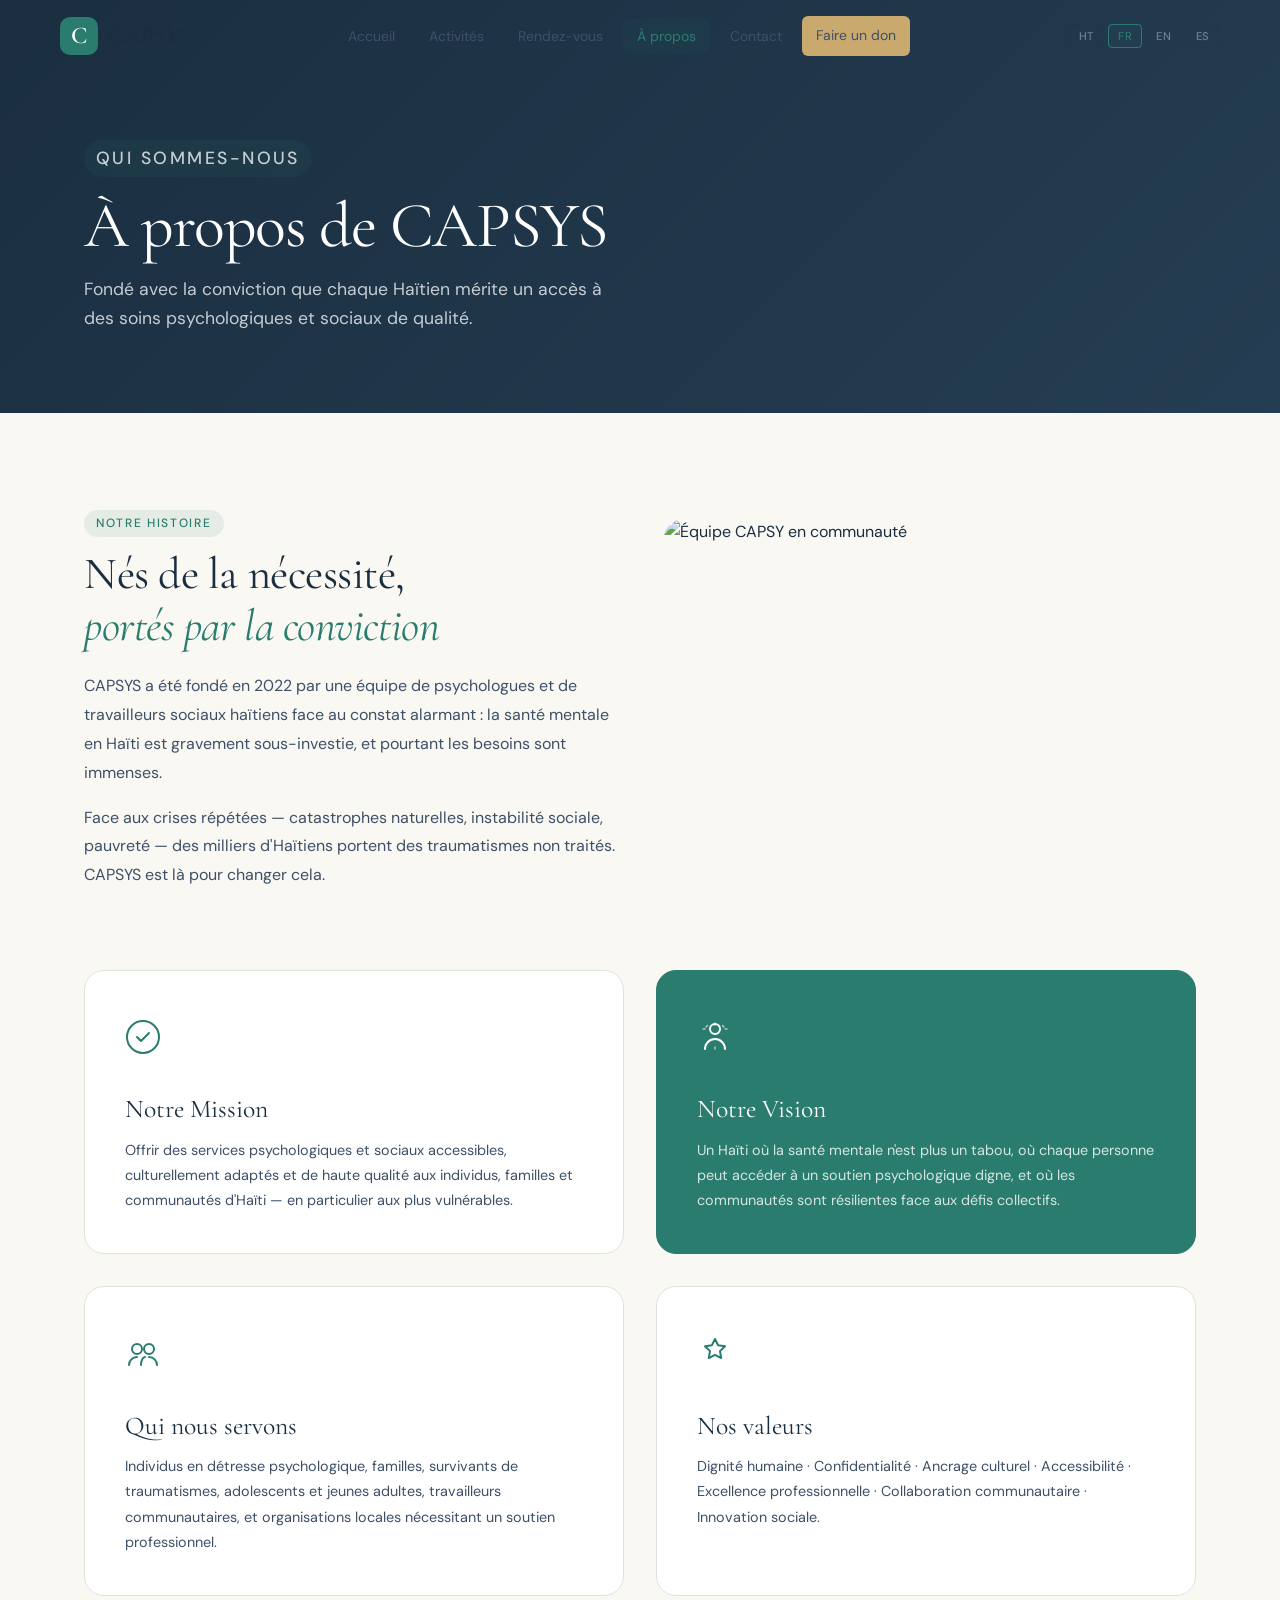
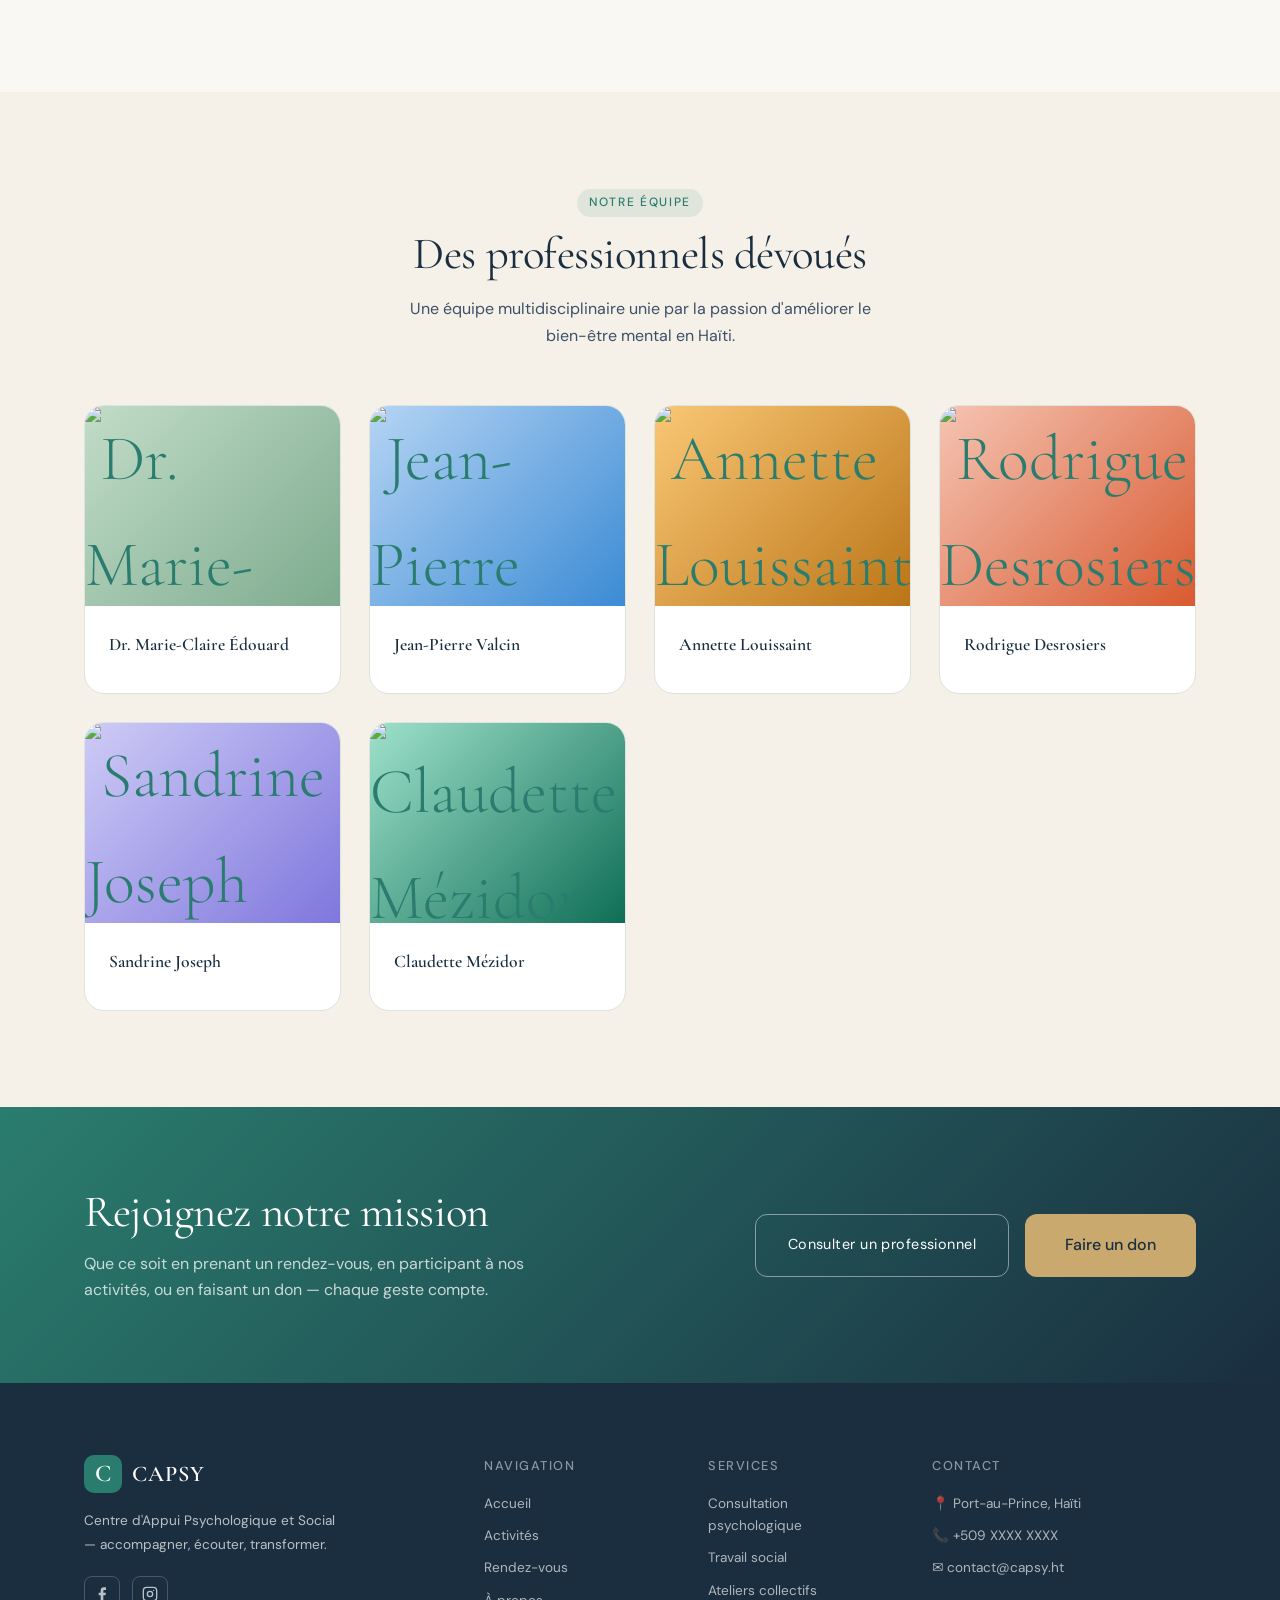
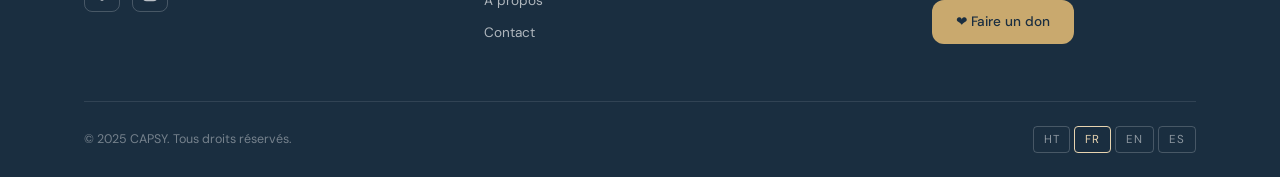
==== commit ccfae8ae: "Update about.html" ====
--- a/about.html
+++ b/about.html
@@ -3,7 +3,7 @@
 <head>
   <meta charset="UTF-8" />
   <meta name="viewport" content="width=device-width, initial-scale=1.0" />
-  <title>À propos – CAPSY</title>
+  <title>À propos – CAPSYS</title>
   <link rel="preconnect" href="https://fonts.googleapis.com" />
   <link rel="preconnect" href="https://fonts.gstatic.com" crossorigin />
   <link href="https://fonts.googleapis.com/css2?family=Cormorant+Garamond:ital,wght@0,300;0,400;0,600;1,300;1,400&family=DM+Sans:wght@300;400;500&display=swap" rel="stylesheet" />
@@ -12,7 +12,7 @@
 <body data-page="about">
   <nav class="navbar scrolled" id="navbar">
     <div class="nav-inner">
-      <a href="index.html" class="nav-logo"><span class="logo-mark">C</span><span class="logo-text">CAPSY</span></a>
+      <a href="index.html" class="nav-logo"><span class="logo-mark">C</span><span class="logo-text">CAPSYS</span></a>
       <button class="nav-toggle" id="navToggle"><span></span><span></span><span></span></button>
       <ul class="nav-links" id="navLinks">
         <li><a href="index.html" data-i18n="shared.nav.home"></a></li>
@@ -215,7 +215,7 @@
     }
 
     const origApply = CAPSY_LANG.applyAll.bind(CAPSY_LANG);
-    CAPSY_LANG.applyAll = function() { origApply(); applyTeam(); };
+    CAPSYS_LANG.applyAll = function() { origApply(); applyTeam(); };
   </script>
   <script src="main.js"></script>
   <script>applyTeam();</script>
--- a/style.css
+++ b/style.css
@@ -862,7 +862,7 @@
   border-color: var(--teal);
   color: var(--teal);
   background: rgba(42,125,110,.08);
-}
+
 body.hero-page .navbar:not(.scrolled) .nav-lang .lang-btn {
   border-color: rgba(255,255,255,.3);
   color: rgba(255,255,255,.7);
@@ -876,6 +876,6 @@
 
 /* ── HERO BG: Port-au-Prince / Haitian scene ── */
 .hero-bg {
-  background-image: url('https://images.unsplash.com/photo-1530521954074-e64f6810b32d?w=1800&q=85');
+  background-image: url('');
   background-position: center 40%;
 }
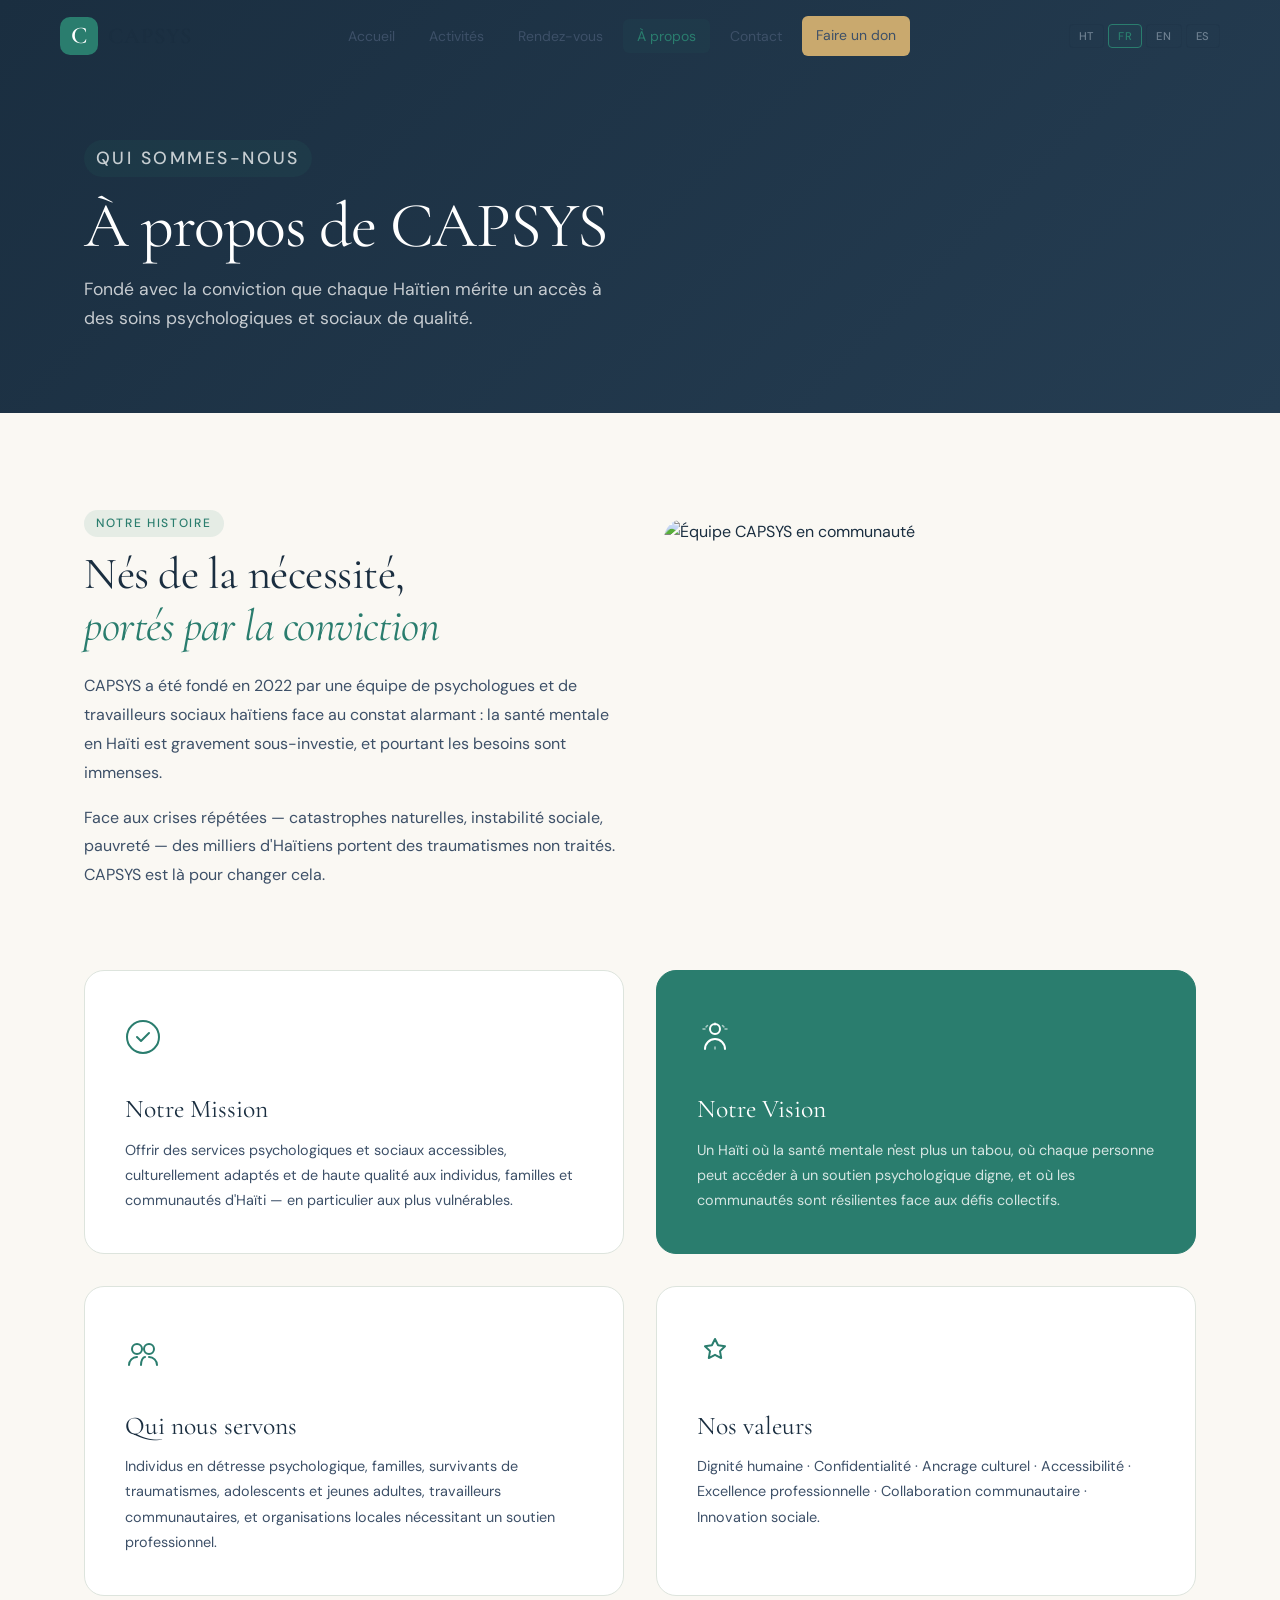
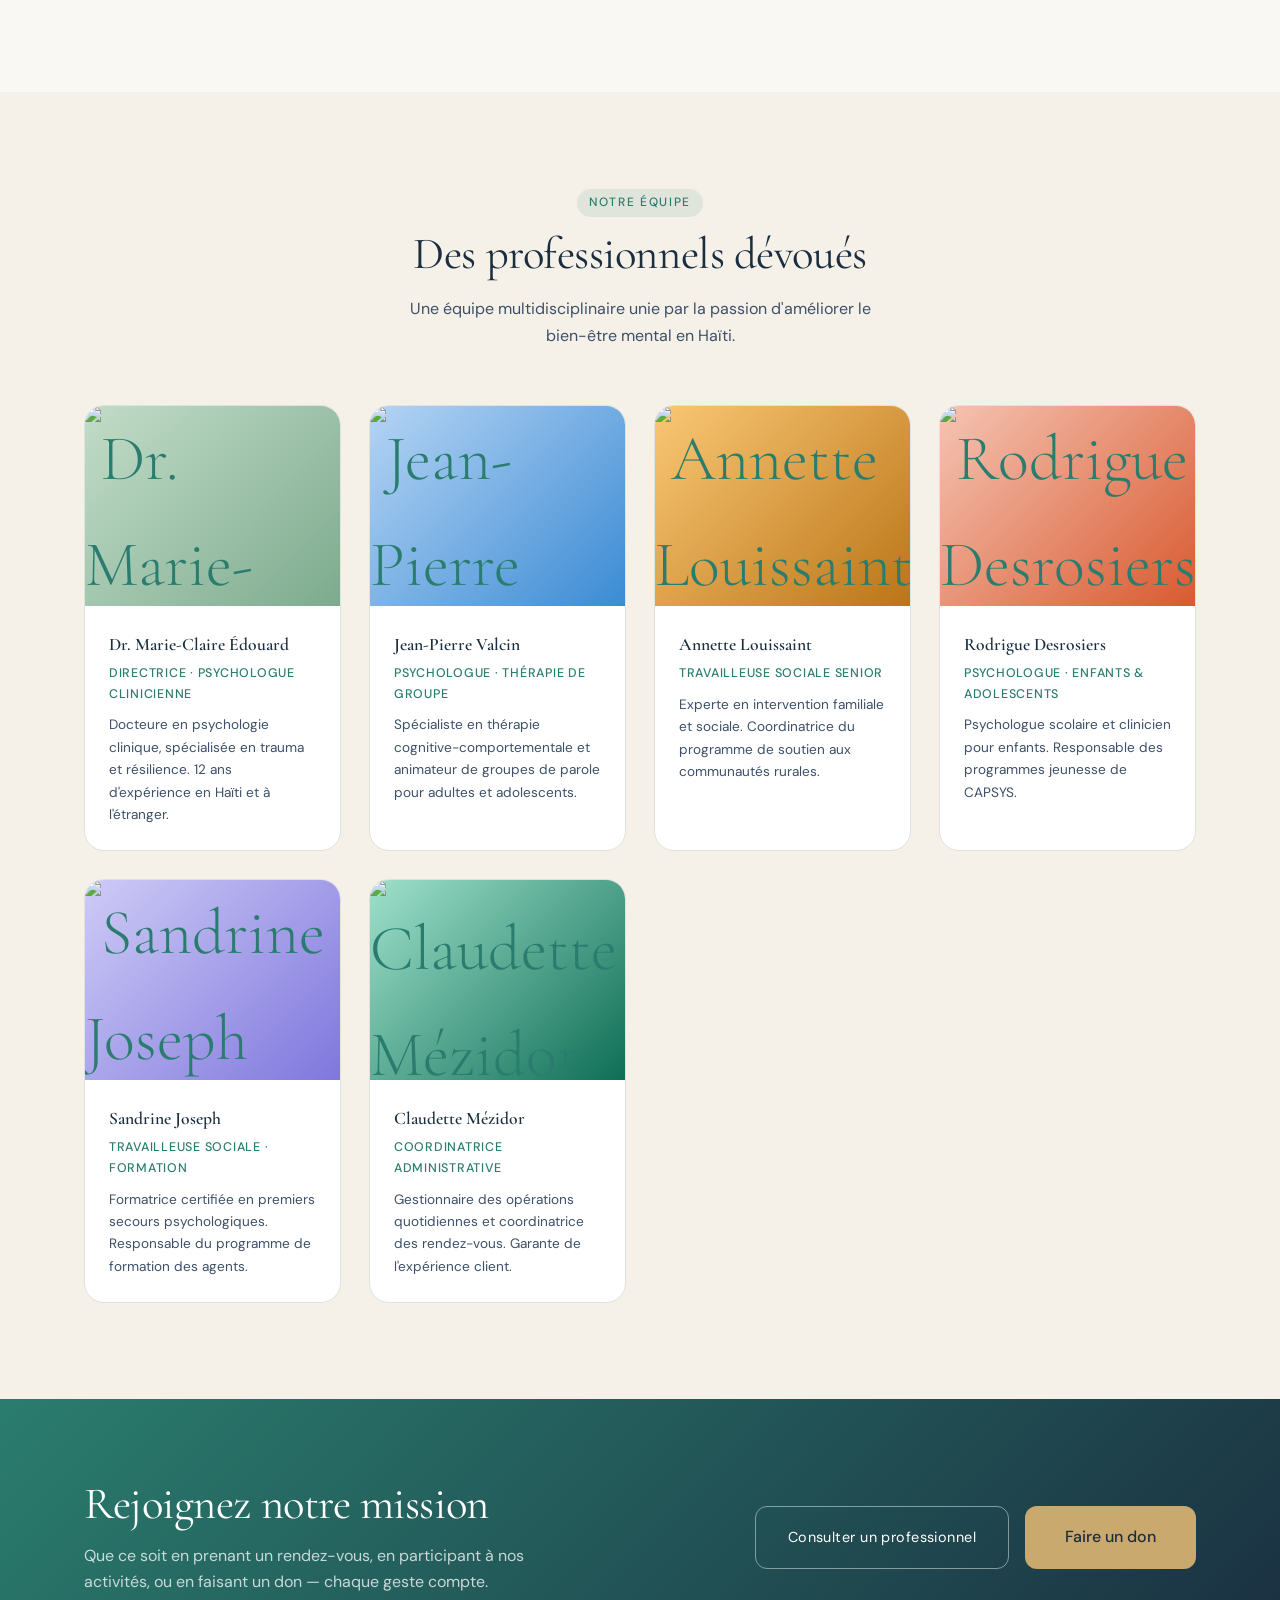
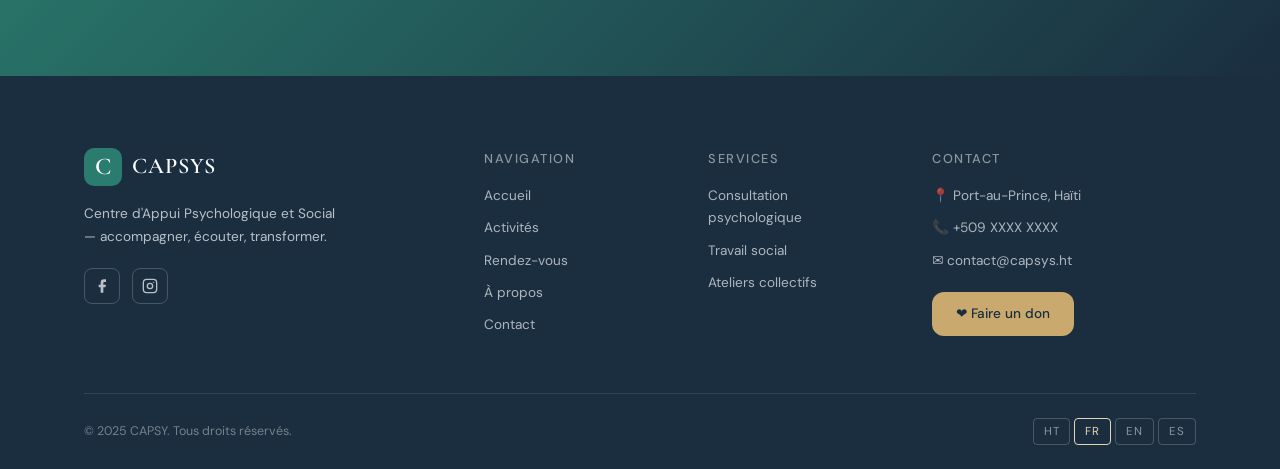
==== commit 3c204e95: "Update about.html" ====
--- a/about.html
+++ b/about.html
@@ -55,7 +55,7 @@
         <div style="border-radius:var(--radius-lg);overflow:hidden;height:360px">
           <!-- Real Haitian community photo: group meeting outdoors -->
           <img src="https://images.unsplash.com/photo-1504805572947-34fad45aed93?w=900&q=85"
-               alt="Équipe CAPSY en communauté"
+               alt="Équipe CAPSYS en communauté"
                style="width:100%;height:100%;object-fit:cover;object-position:center top" />
         </div>
       </div>
@@ -177,10 +177,10 @@
   <footer class="footer">
     <div class="container">
       <div class="footer-grid">
-        <div class="footer-brand"><div class="footer-logo"><span class="logo-mark">C</span><span class="logo-text">CAPSY</span></div><p data-i18n="shared.footer.tagline"></p><div class="footer-social"><a href="#"><svg viewBox="0 0 24 24" fill="currentColor"><path d="M18 2h-3a5 5 0 00-5 5v3H7v4h3v8h4v-8h3l1-4h-4V7a1 1 0 011-1h3z"/></svg></a><a href="#"><svg viewBox="0 0 24 24" fill="none" stroke="currentColor" stroke-width="2"><rect x="2" y="2" width="20" height="20" rx="5" ry="5"/><circle cx="12" cy="12" r="4"/><circle cx="17.5" cy="6.5" r="1" fill="currentColor" stroke="none"/></svg></a></div></div>
+        <div class="footer-brand"><div class="footer-logo"><span class="logo-mark">C</span><span class="logo-text">CAPSYS</span></div><p data-i18n="shared.footer.tagline"></p><div class="footer-social"><a href="#"><svg viewBox="0 0 24 24" fill="currentColor"><path d="M18 2h-3a5 5 0 00-5 5v3H7v4h3v8h4v-8h3l1-4h-4V7a1 1 0 011-1h3z"/></svg></a><a href="#"><svg viewBox="0 0 24 24" fill="none" stroke="currentColor" stroke-width="2"><rect x="2" y="2" width="20" height="20" rx="5" ry="5"/><circle cx="12" cy="12" r="4"/><circle cx="17.5" cy="6.5" r="1" fill="currentColor" stroke="none"/></svg></a></div></div>
         <div class="footer-col"><h5 data-i18n="shared.footer.nav_col"></h5><ul><li><a href="index.html" data-i18n="shared.nav.home"></a></li><li><a href="activities.html" data-i18n="shared.nav.activities"></a></li><li><a href="appointments.html" data-i18n="shared.nav.appt"></a></li><li><a href="about.html" data-i18n="shared.nav.about"></a></li><li><a href="contact.html" data-i18n="shared.nav.contact"></a></li></ul></div>
         <div class="footer-col"><h5 data-i18n="shared.footer.services"></h5><ul><li><a href="appointments.html" data-i18n="shared.footer.consult"></a></li><li><a href="appointments.html" data-i18n="shared.footer.social"></a></li><li><a href="activities.html" data-i18n="shared.footer.workshops"></a></li></ul></div>
-        <div class="footer-col"><h5 data-i18n="shared.footer.contact"></h5><ul><li>📍 Port-au-Prince, Haïti</li><li>📞 +509 XXXX XXXX</li><li>✉️ contact@capsy.ht</li></ul><a href="donate.html" class="btn-donate-footer" data-i18n="shared.footer.donate_btn"></a></div>
+        <div class="footer-col"><h5 data-i18n="shared.footer.contact"></h5><ul><li>📍 Port-au-Prince, Haïti</li><li>📞 +509 XXXX XXXX</li><li>✉️ contact@capsys.ht</li></ul><a href="donate.html" class="btn-donate-footer" data-i18n="shared.footer.donate_btn"></a></div>
       </div>
       <div class="footer-bottom"><p data-i18n="shared.footer.copy"></p><div class="lang-switcher"><button class="lang-btn" data-lang="ht">HT</button><button class="lang-btn" data-lang="fr">FR</button><button class="lang-btn" data-lang="en">EN</button><button class="lang-btn" data-lang="es">ES</button></div></div>
     </div>
@@ -197,13 +197,13 @@
       1:{ role:{fr:"Directrice · Psychologue Clinicienne",ht:"Direktris · Sikolojis Klinik",en:"Director · Clinical Psychologist",es:"Directora · Psicóloga Clínica"}, desc:{fr:"Docteure en psychologie clinique, spécialisée en trauma et résilience. 12 ans d'expérience en Haïti et à l'étranger.",ht:"Doktè nan sikoloji klinik, espesyalize nan twoma ak reziyans. 12 ane eksperyans ann Ayiti ak aletranje.",en:"Doctor of clinical psychology, specialising in trauma and resilience. 12 years of experience in Haiti and abroad.",es:"Doctora en psicología clínica, especializada en trauma y resiliencia. 12 años de experiencia en Haití y en el exterior."}},
       2:{ role:{fr:"Psychologue · Thérapie de groupe",ht:"Sikolojis · Terapi gwoup",en:"Psychologist · Group Therapy",es:"Psicólogo · Terapia grupal"}, desc:{fr:"Spécialiste en thérapie cognitive-comportementale et animateur de groupes de parole pour adultes et adolescents.",ht:"Espesyalis nan teyapi kognitif-konpòtmantal ak animatè gwoup lapawòl pou adilt ak adolesan.",en:"Specialist in cognitive-behavioural therapy and facilitator of discussion groups for adults and teenagers.",es:"Especialista en terapia cognitivo-conductual y facilitador de grupos de diálogo para adultos y adolescentes."}},
       3:{ role:{fr:"Travailleuse Sociale Senior",ht:"Travayè Sosyal Senyò",en:"Senior Social Worker",es:"Trabajadora Social Senior"}, desc:{fr:"Experte en intervention familiale et sociale. Coordinatrice du programme de soutien aux communautés rurales.",ht:"Ekspè nan entèvansyon familyal ak sosyal. Kowòdonatris pwogram sipò kominote riral yo.",en:"Expert in family and social intervention. Coordinator of the rural community support programme.",es:"Experta en intervención familiar y social. Coordinadora del programa de apoyo a comunidades rurales."}},
-      4:{ role:{fr:"Psychologue · Enfants & Adolescents",ht:"Sikolojis · Timoun & Adolesan",en:"Psychologist · Children & Teenagers",es:"Psicólogo · Niños y Adolescentes"}, desc:{fr:"Psychologue scolaire et clinicien pour enfants. Responsable des programmes jeunesse de CAPSY.",ht:"Sikolojis eskolè ak klinik pou timoun. Responsab pwogram jènes CAPSY.",en:"School psychologist and clinician for children. Head of CAPSY's youth programmes.",es:"Psicólogo escolar y clínico para niños. Responsable de los programas juveniles de CAPSY."}},
+      4:{ role:{fr:"Psychologue · Enfants & Adolescents",ht:"Sikolojis · Timoun & Adolesan",en:"Psychologist · Children & Teenagers",es:"Psicólogo · Niños y Adolescentes"}, desc:{fr:"Psychologue scolaire et clinicien pour enfants. Responsable des programmes jeunesse de CAPSYS.",ht:"Sikolojis eskolè ak klinik pou timoun. Responsab pwogram jènes CAPSYS.",en:"School psychologist and clinician for children. Head of CAPSYS' youth programmes.",es:"Psicólogo escolar y clínico para niños. Responsable de los programas juveniles de CAPSY."}},
       5:{ role:{fr:"Travailleuse Sociale · Formation",ht:"Travayè Sosyal · Fòmasyon",en:"Social Worker · Training",es:"Trabajadora Social · Formación"}, desc:{fr:"Formatrice certifiée en premiers secours psychologiques. Responsable du programme de formation des agents.",ht:"Formatris sètifye nan premye swen sikolojik. Responsab pwogram fòmasyon ajan yo.",en:"Certified trainer in psychological first aid. Head of the agent training programme.",es:"Formadora certificada en primeros auxilios psicológicos. Responsable del programa de formación de agentes."}},
       6:{ role:{fr:"Coordinatrice Administrative",ht:"Kowòdonatris Administratif",en:"Administrative Coordinator",es:"Coordinadora Administrativa"}, desc:{fr:"Gestionnaire des opérations quotidiennes et coordinatrice des rendez-vous. Garante de l'expérience client.",ht:"Jesyonè operasyon chak jou ak kowòdonatris randevou yo. Garanti eksperyans kliyan.",en:"Manager of daily operations and appointment coordinator. Guarantor of client experience.",es:"Gestora de operaciones diarias y coordinadora de citas. Garante de la experiencia del cliente."}},
     };
 
     function applyTeam() {
-      const lang = CAPSY_LANG.current;
+      const lang = CAPSYS_LANG.current;
       document.querySelectorAll('[data-i18n-teamrole]').forEach(el => {
         const id = el.dataset.i18nTeamrole;
         el.textContent = TEAM[id]?.role[lang] || '';
@@ -214,7 +214,7 @@
       });
     }
 
-    const origApply = CAPSY_LANG.applyAll.bind(CAPSY_LANG);
+    const origApply = CAPSYS_LANG.applyAll.bind(CAPSYS_LANG);
     CAPSYS_LANG.applyAll = function() { origApply(); applyTeam(); };
   </script>
   <script src="main.js"></script>
--- a/style.css
+++ b/style.css
@@ -1,5 +1,5 @@
 /* ============================================================
-   CAPSY — Global Stylesheet
+   CAPSYS — Global Stylesheet
    Aesthetic: Refined editorial, warm-coastal calm
    Fonts: Cormorant Garamond (display) + DM Sans (body)
    ============================================================ */
